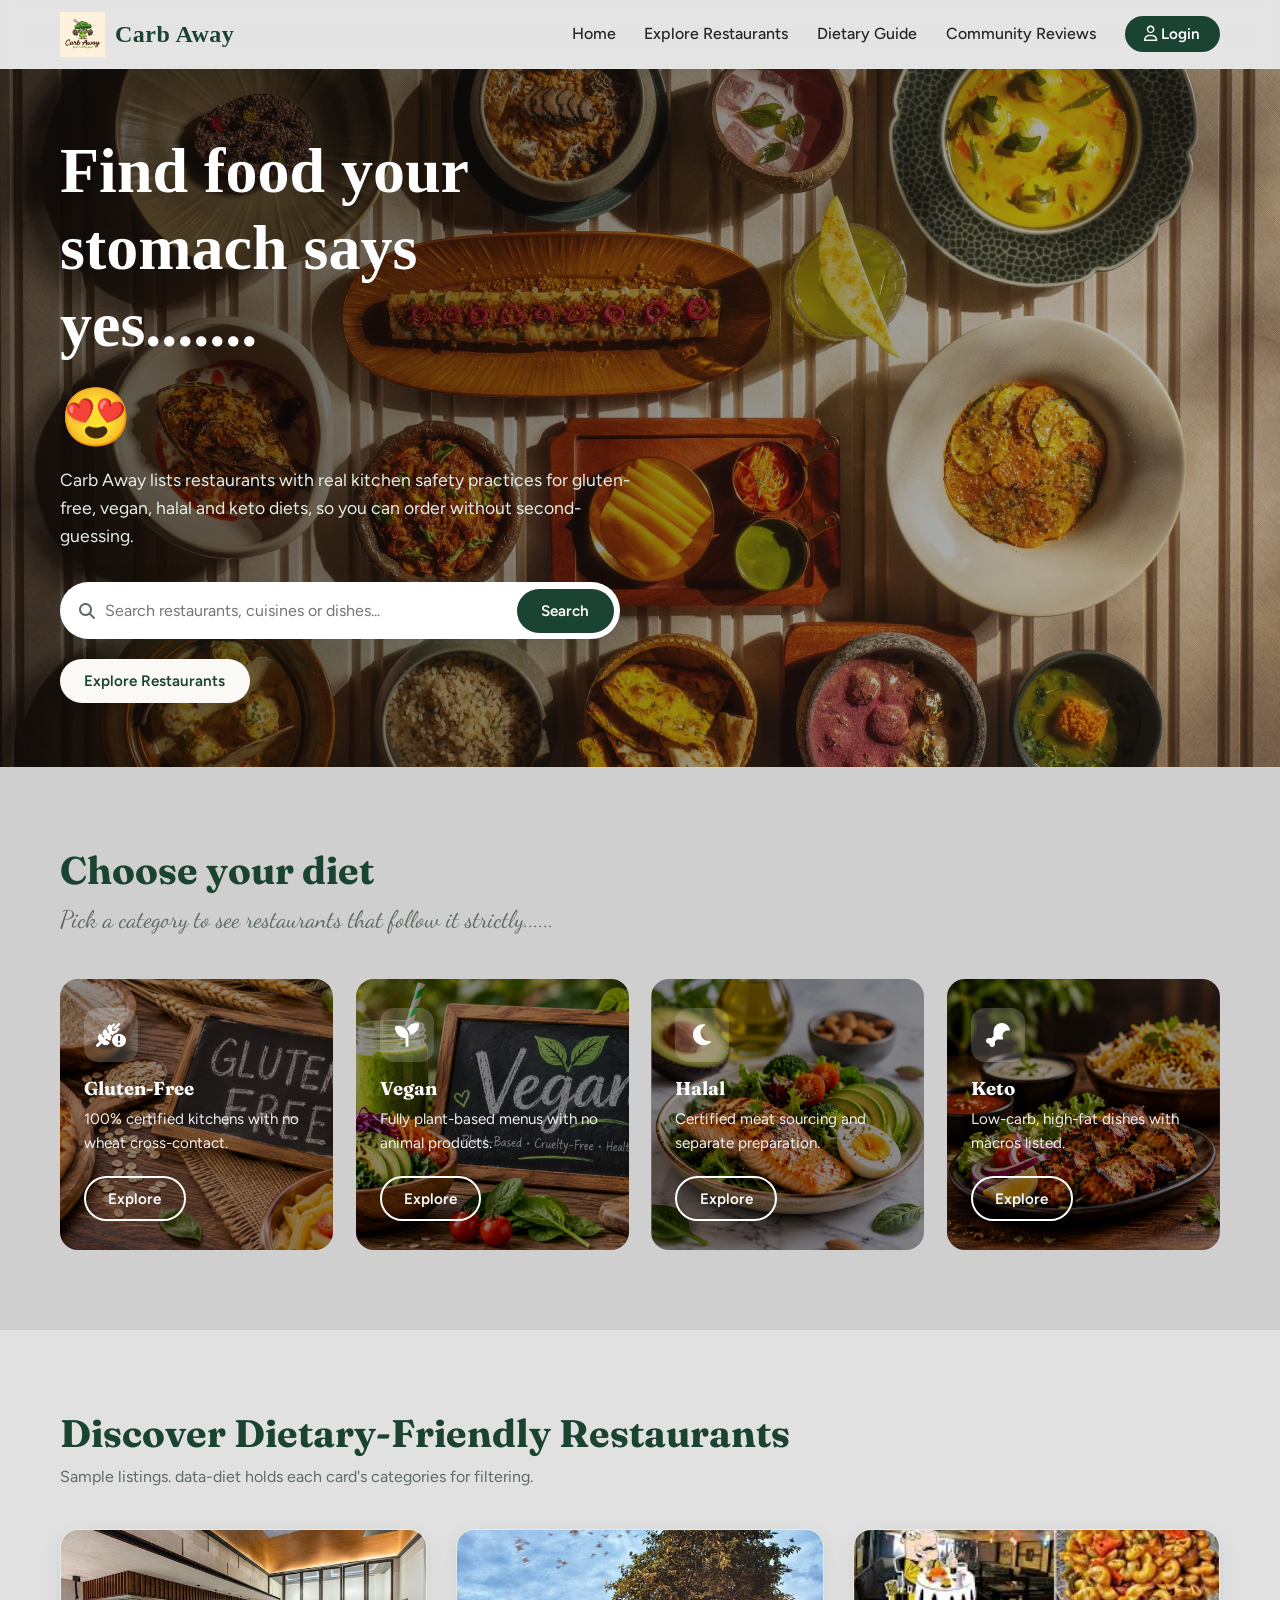
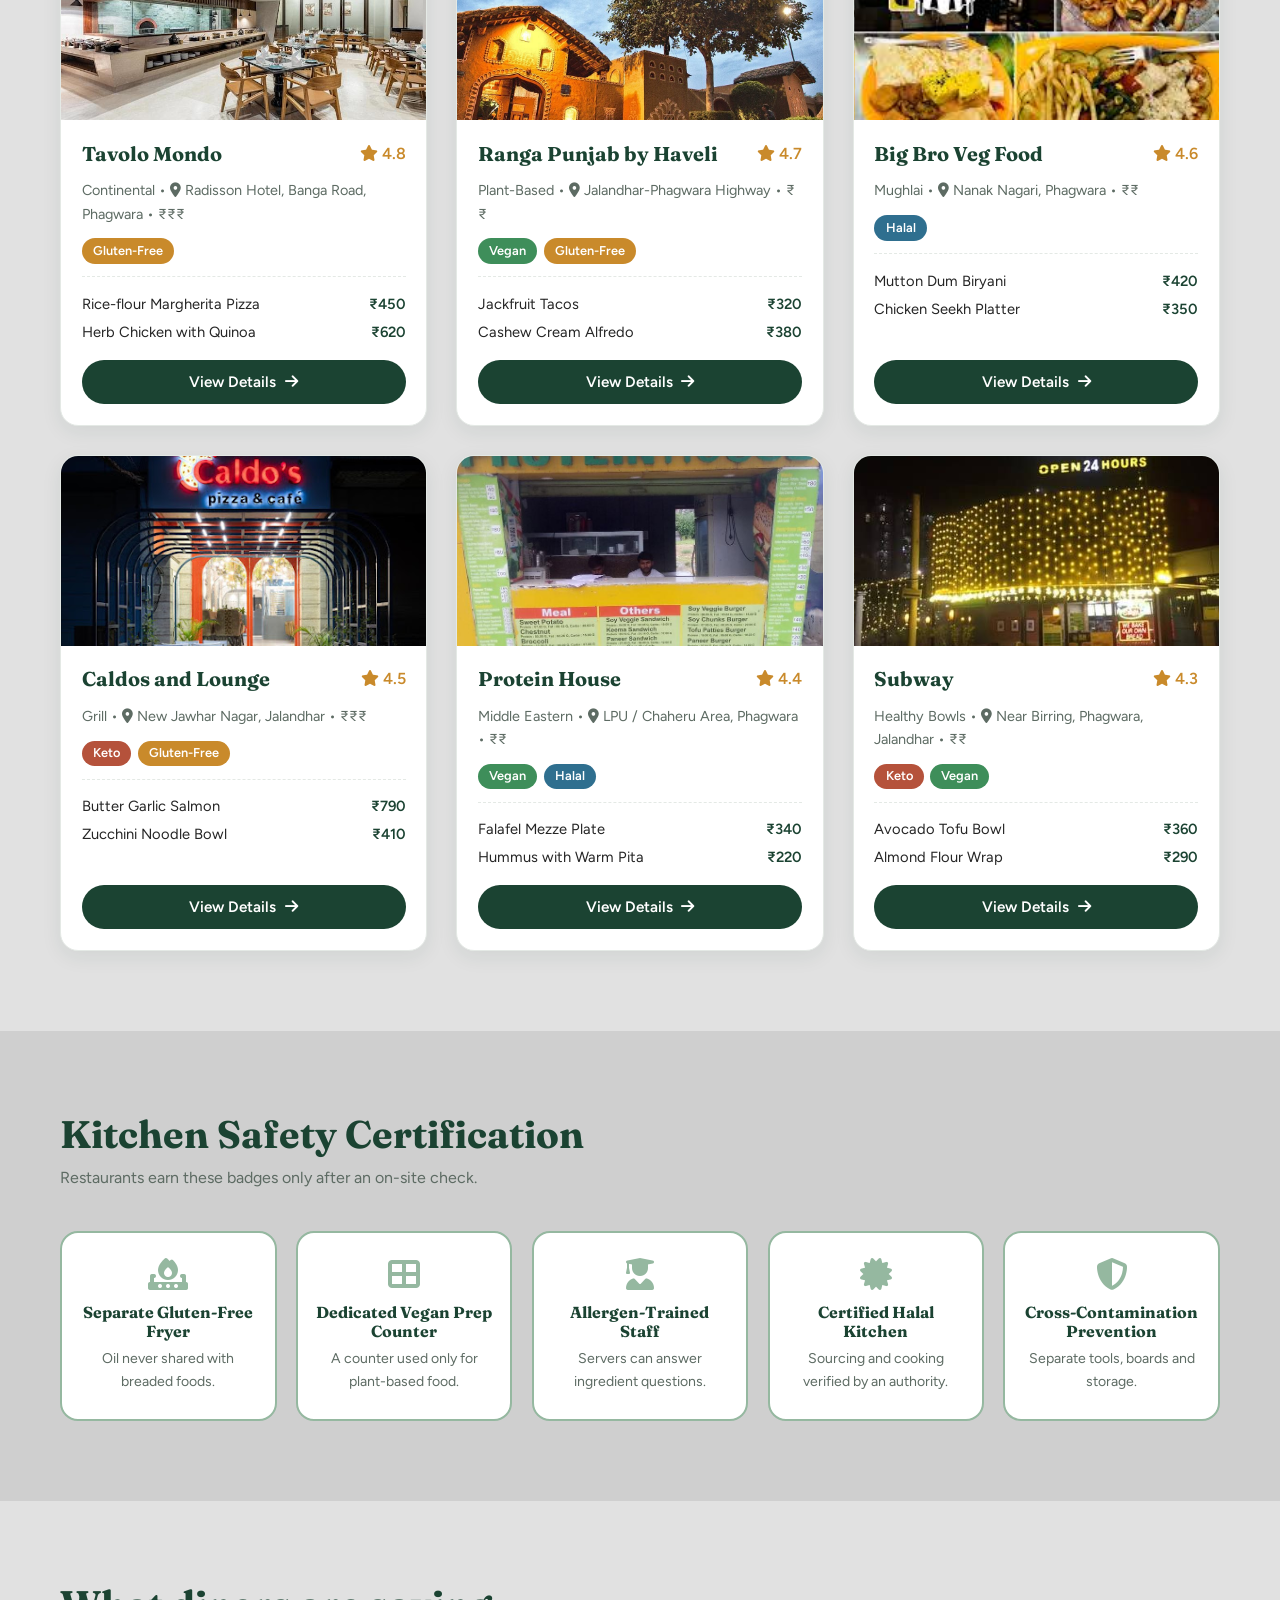
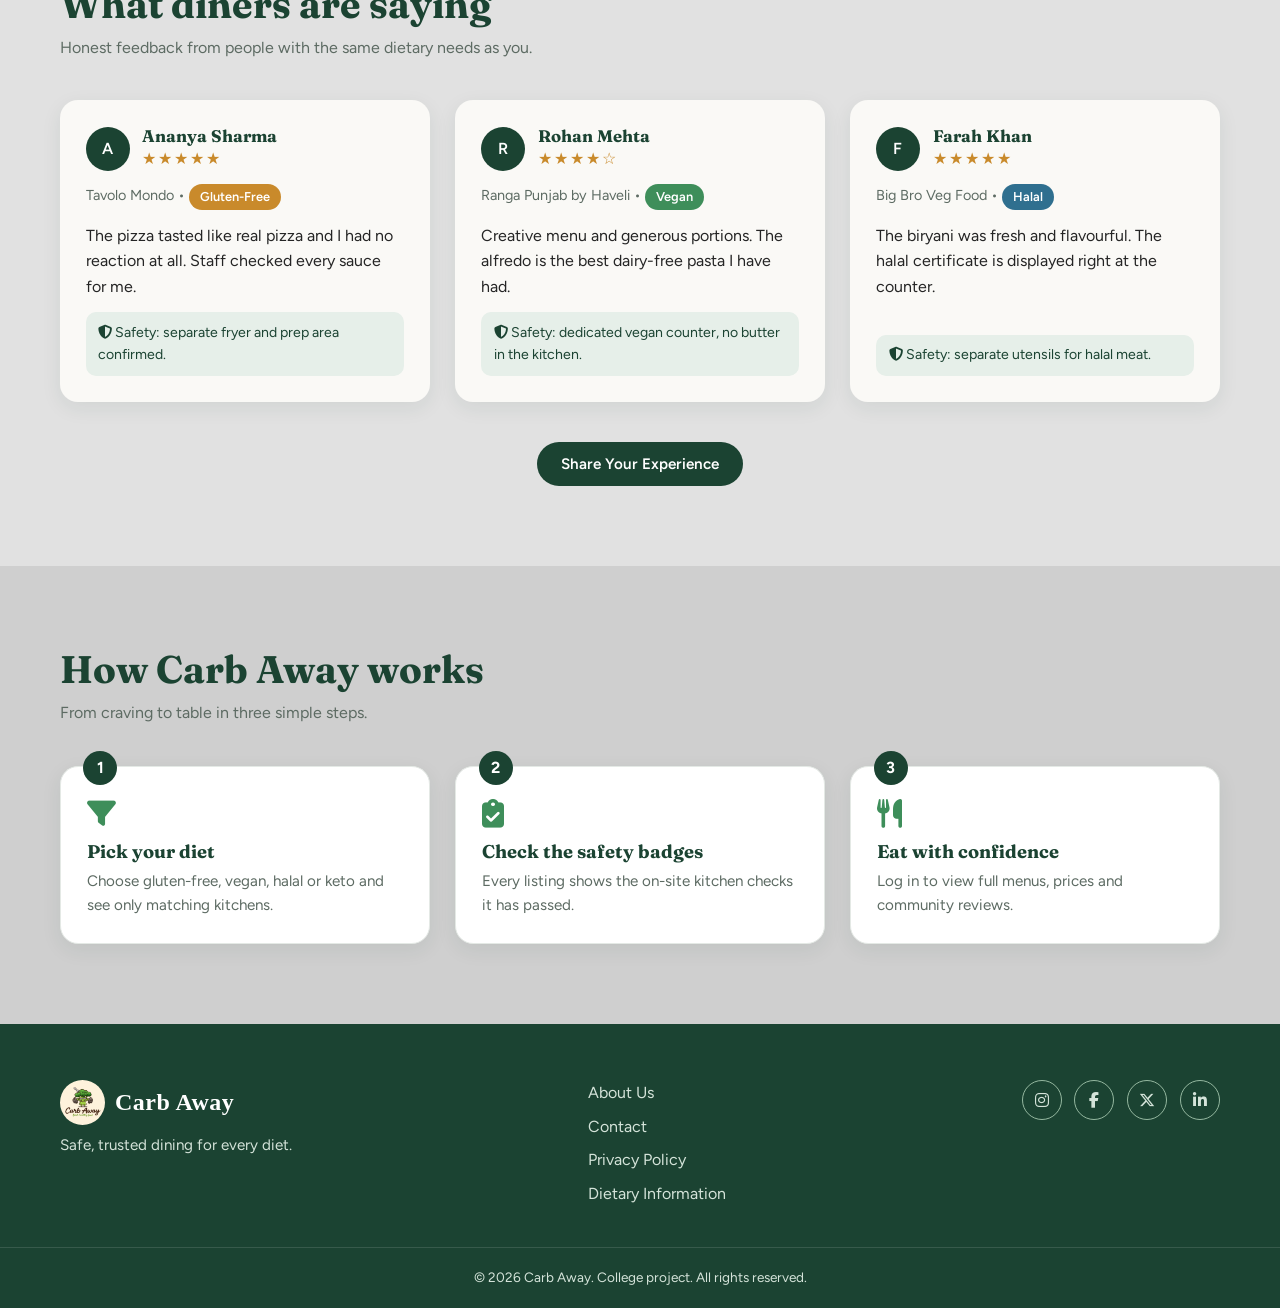
==== DietDine/index.html @ 740d2085 "Add DietDine website Co-authored-by: Copilot <223556219+Copilot@users.noreply.github.com>" ====
<!DOCTYPE html>
<html lang="en">
<head>
  <meta charset="UTF-8">
  <meta name="viewport" content="width=device-width, initial-scale=1.0">
  <title>Carb Away | Restaurants for tagdi Diets</title>

  <!-- Fonts and icons (need internet) -->
  <link rel="preconnect" href="https://fonts.googleapis.com">
  <link href="https://fonts.googleapis.com/css2?family=Dancing+Script:wght@400;500;600;700&family=Fraunces:wght@600;700&family=Figtree:wght@400;500;600&display=swap" rel="stylesheet">
  <link rel="stylesheet" href="https://cdnjs.cloudflare.com/ajax/libs/font-awesome/6.5.1/css/all.min.css">

  <link rel="stylesheet" href="style.css">
</head>
<body>

  <!-- ========== A. NAVIGATION ========== -->
  <header class="navbar" id="navbar">
    <div class="container nav-inner">
      <a href="#home" class="logo"><img src="assets/images/carb-away-logo.jpeg" alt="Carb Away logo"><span>Carb Away</span> </a>

      <!-- Checkbox lets the mobile menu open with CSS only -->
      <input type="checkbox" id="nav-toggle" class="nav-toggle">
      <label for="nav-toggle" class="nav-burger" aria-label="Open menu"><i class="fa-solid fa-bars"></i></label>

      <nav class="nav-links" id="nav-links">
        <a href="#home">Home</a>
        <a href="#restaurants">Explore Restaurants</a>
        <a href="#guide">Dietary Guide</a>
        <a href="#reviews">Community Reviews</a>
        <!-- JS teammate: change text to "Profile / Logout" when logged in -->
        <a href="login.html" class="btn btn-primary btn-small" id="auth-link">
          <i class="fa-regular fa-user"></i> Login
        </a>
      </nav>
    </div>
  </header>

  <main>
    <!-- ========== B. HERO ========== -->
    <section class="hero" id="home">
      <div class="container hero-content">
        <h1 class="hero-heading">
          <span>Find food your stomach says yes.......</span>
          <span class="hero-smile" aria-label="heart eyes emoji">😍</span>
        </h1>
        <p>Carb Away lists restaurants with real kitchen safety practices for gluten-free, vegan, halal and keto diets, so you can order without second-guessing.</p>

        <form class="search-bar" id="search-form" action="#restaurants">
          <i class="fa-solid fa-magnifying-glass"></i>
          <input type="search" id="search-input" placeholder="Search restaurants, cuisines or dishes...">
          <button type="submit" class="btn btn-primary" id="search-btn">Search</button>
        </form>

        <a href="#restaurants" class="btn btn-light">Explore Restaurants</a>
      </div>
    </section>

    <!-- ========== C. DIETARY CATEGORIES ========== -->
    <section class="section" id="guide">
      <div class="container">
        <h2 class="section-title">Choose your diet</h2>
        <p class="section-sub">Pick a category to see restaurants that follow it strictly......</p>

        <div class="category-grid" id="category-grid">
          <article class="category-card cat-gluten" data-category="gluten-free">
            <span class="cat-icon"><i class="fa-solid fa-wheat-awn-circle-exclamation"></i></span>
            <h3>Gluten-Free</h3>
            <p>100% certified kitchens with no wheat cross-contact.</p>
            <button class="btn btn-outline category-btn" data-category="gluten-free">Explore</button>
          </article>
          <article class="category-card cat-vegan" data-category="vegan">
            <span class="cat-icon"><i class="fa-solid fa-seedling"></i></span>
            <h3>Vegan</h3>
            <p>Fully plant-based menus with no animal products.</p>
            <button class="btn btn-outline category-btn" data-category="vegan">Explore</button>
          </article>
          <article class="category-card cat-halal" data-category="halal">
            <span class="cat-icon"><i class="fa-solid fa-moon"></i></span>
            <h3>Halal</h3>
            <p>Certified meat sourcing and separate preparation.</p>
            <button class="btn btn-outline category-btn" data-category="halal">Explore</button>
          </article>
          <article class="category-card cat-keto" data-category="keto">
            <span class="cat-icon"><i class="fa-solid fa-drumstick-bite"></i></span>
            <h3>Keto</h3>
            <p>Low-carb, high-fat dishes with macros listed.</p>
            <button class="btn btn-outline category-btn" data-category="keto">Explore</button>
          </article>
        </div>
      </div>
    </section>

    <!-- ========== D. RESTAURANT LISTING ========== -->
    <section class="section section-alt" id="restaurants">
      <div class="container">
        <h2 class="section-title">Discover Dietary-Friendly Restaurants</h2>
        <p class="section-sub">Sample listings. data-diet holds each card's categories for filtering.</p>

        <div class="restaurant-grid" id="restaurant-grid">

          <article class="restaurant-card" id="rest-1" data-diet="gluten-free" data-name="Tavolo Mondo" data-cuisine="Continental">
            <div class="card-img img-1"></div>
            <div class="card-body">
              <div class="card-top"><h3>Tavolo Mondo</h3><span class="rating"><i class="fa-solid fa-star"></i> 4.8</span></div>
              <p class="meta">Continental &bull; <i class="fa-solid fa-location-dot"></i> Radisson Hotel, Banga Road, Phagwara &bull; ₹₹₹</p>
              <div class="badges"><span class="badge badge-gluten">Gluten-Free</span></div>
              <ul class="dishes">
                <li>Rice-flour Margherita Pizza <span>₹450</span></li>
                <li>Herb Chicken with Quinoa <span>₹620</span></li>
              </ul>
              <a href="#login-popup" class="btn btn-primary view-details-btn" data-id="rest-1">View Details <i class="fa-solid fa-arrow-right"></i></a>
            </div>
          </article>

          <article class="restaurant-card" id="rest-2" data-diet="vegan" data-name="Ranga Punjab by Haveli" data-cuisine="Plant-Based">
            <div class="card-img img-2"></div>
            <div class="card-body">
              <div class="card-top"><h3>Ranga Punjab by Haveli</h3><span class="rating"><i class="fa-solid fa-star"></i> 4.7</span></div>
              <p class="meta">Plant-Based &bull; <i class="fa-solid fa-location-dot"></i> Jalandhar-Phagwara Highway &bull; ₹₹</p>
              <div class="badges"><span class="badge badge-vegan">Vegan</span><span class="badge badge-gluten">Gluten-Free</span></div>
              <ul class="dishes">
                <li>Jackfruit Tacos <span>₹320</span></li>
                <li>Cashew Cream Alfredo <span>₹380</span></li>
              </ul>
              <a href="#login-popup" class="btn btn-primary view-details-btn" data-id="rest-2">View Details <i class="fa-solid fa-arrow-right"></i></a>
            </div>
          </article>

          <article class="restaurant-card" id="rest-3" data-diet="halal" data-name="Big Bro Veg Food" data-cuisine="Mughlai">
            <div class="card-img img-3"></div>
            <div class="card-body">
              <div class="card-top"><h3>Big Bro Veg Food</h3><span class="rating"><i class="fa-solid fa-star"></i> 4.6</span></div>
              <p class="meta">Mughlai &bull; <i class="fa-solid fa-location-dot"></i> Nanak Nagari, Phagwara &bull; ₹₹</p>
              <div class="badges"><span class="badge badge-halal">Halal</span></div>
              <ul class="dishes">
                <li>Mutton Dum Biryani <span>₹420</span></li>
                <li>Chicken Seekh Platter <span>₹350</span></li>
              </ul>
              <a href="#login-popup" class="btn btn-primary view-details-btn" data-id="rest-3">View Details <i class="fa-solid fa-arrow-right"></i></a>
            </div>
          </article>

          <article class="restaurant-card" id="rest-4" data-diet="keto gluten-free" data-name="Caldos and Lounge" data-cuisine="Grill">
            <div class="card-img img-4"></div>
            <div class="card-body">
              <div class="card-top"><h3>Caldos and Lounge</h3><span class="rating"><i class="fa-solid fa-star"></i> 4.5</span></div>
              <p class="meta">Grill &bull; <i class="fa-solid fa-location-dot"></i> New Jawhar Nagar, Jalandhar &bull; ₹₹₹</p>
              <div class="badges"><span class="badge badge-keto">Keto</span><span class="badge badge-gluten">Gluten-Free</span></div>
              <ul class="dishes">
                <li>Butter Garlic Salmon <span>₹790</span></li>
                <li>Zucchini Noodle Bowl <span>₹410</span></li>
              </ul>
              <a href="#login-popup" class="btn btn-primary view-details-btn" data-id="rest-4">View Details <i class="fa-solid fa-arrow-right"></i></a>
            </div>
          </article>

          <article class="restaurant-card" id="rest-5" data-diet="vegan halal" data-name="Protein House" data-cuisine="Middle Eastern">
            <div class="card-img img-5"></div>
            <div class="card-body">
              <div class="card-top"><h3>Protein House</h3><span class="rating"><i class="fa-solid fa-star"></i> 4.4</span></div>
              <p class="meta">Middle Eastern &bull; <i class="fa-solid fa-location-dot"></i> LPU / Chaheru Area, Phagwara &bull; ₹₹</p>
              <div class="badges"><span class="badge badge-vegan">Vegan</span><span class="badge badge-halal">Halal</span></div>
              <ul class="dishes">
                <li>Falafel Mezze Plate <span>₹340</span></li>
                <li>Hummus with Warm Pita <span>₹220</span></li>
              </ul>
              <a href="#login-popup" class="btn btn-primary view-details-btn" data-id="rest-5">View Details <i class="fa-solid fa-arrow-right"></i></a>
            </div>
          </article>

          <article class="restaurant-card" id="rest-6" data-diet="keto vegan" data-name="Subway" data-cuisine="Healthy Bowls">
            <div class="card-img img-6"></div>
            <div class="card-body">
              <div class="card-top"><h3>Subway</h3><span class="rating"><i class="fa-solid fa-star"></i> 4.3</span></div>
              <p class="meta">Healthy Bowls &bull; <i class="fa-solid fa-location-dot"></i> Near Birring, Phagwara, Jalandhar &bull; ₹₹</p>
              <div class="badges"><span class="badge badge-keto">Keto</span><span class="badge badge-vegan">Vegan</span></div>
              <ul class="dishes">
                <li>Avocado Tofu Bowl <span>₹360</span></li>
                <li>Almond Flour Wrap <span>₹290</span></li>
              </ul>
              <a href="#login-popup" class="btn btn-primary view-details-btn" data-id="rest-6">View Details <i class="fa-solid fa-arrow-right"></i></a>
            </div>
          </article>

        </div>
      </div>
    </section>

    <!-- ========== E. KITCHEN SAFETY ========== -->
    <section class="section" id="safety">
      <div class="container">
        <h2 class="section-title">Kitchen Safety Certification</h2>
        <p class="section-sub">Restaurants earn these badges only after an on-site check.</p>

        <div class="safety-grid">
          <div class="safety-badge"><i class="fa-solid fa-fire-burner"></i><h3>Separate Gluten-Free Fryer</h3><p>Oil never shared with breaded foods.</p></div>
          <div class="safety-badge"><i class="fa-solid fa-table-cells-large"></i><h3>Dedicated Vegan Prep Counter</h3><p>A counter used only for plant-based food.</p></div>
          <div class="safety-badge"><i class="fa-solid fa-user-graduate"></i><h3>Allergen-Trained Staff</h3><p>Servers can answer ingredient questions.</p></div>
          <div class="safety-badge"><i class="fa-solid fa-certificate"></i><h3>Certified Halal Kitchen</h3><p>Sourcing and cooking verified by an authority.</p></div>
          <div class="safety-badge"><i class="fa-solid fa-shield-halved"></i><h3>Cross-Contamination Prevention</h3><p>Separate tools, boards and storage.</p></div>
        </div>
      </div>
    </section>

    <!-- ========== F. COMMUNITY REVIEWS ========== -->
    <section class="section section-alt" id="reviews">
      <div class="container">
        <h2 class="section-title">What diners are saying</h2>
        <p class="section-sub">Honest feedback from people with the same dietary needs as you.</p>

        <div class="review-grid" id="review-grid">
          <article class="review-card">
            <div class="review-head"><span class="avatar">A</span><div><h3>Ananya Sharma</h3><span class="stars" aria-label="5 out of 5">★★★★★</span></div></div>
            <p class="review-meta">Tavolo Mondo &bull; <span class="badge badge-gluten">Gluten-Free</span></p>
            <p>The pizza tasted like real pizza and I had no reaction at all. Staff checked every sauce for me.</p>
            <p class="safety-note"><i class="fa-solid fa-shield-halved"></i> Safety: separate fryer and prep area confirmed.</p>
          </article>
          <article class="review-card">
            <div class="review-head"><span class="avatar">R</span><div><h3>Rohan Mehta</h3><span class="stars" aria-label="4 out of 5">★★★★☆</span></div></div>
            <p class="review-meta">Ranga Punjab by Haveli &bull; <span class="badge badge-vegan">Vegan</span></p>
            <p>Creative menu and generous portions. The alfredo is the best dairy-free pasta I have had.</p>
            <p class="safety-note"><i class="fa-solid fa-shield-halved"></i> Safety: dedicated vegan counter, no butter in the kitchen.</p>
          </article>
          <article class="review-card">
            <div class="review-head"><span class="avatar">F</span><div><h3>Farah Khan</h3><span class="stars" aria-label="5 out of 5">★★★★★</span></div></div>
            <p class="review-meta">Big Bro Veg Food &bull; <span class="badge badge-halal">Halal</span></p>
            <p>The biryani was fresh and flavourful. The halal certificate is displayed right at the counter.</p>
            <p class="safety-note"><i class="fa-solid fa-shield-halved"></i> Safety: separate utensils for halal meat.</p>
          </article>
        </div>

        <div class="center">
          <!-- Opens #review-popup with CSS. JS teammate: save the submitted review and add it to the grid above -->
          <a href="#review-popup" class="btn btn-primary" id="share-review-btn">Share Your Experience</a>
        </div>
      </div>
    </section>

    <!-- ========== H. HOW IT WORKS ========== -->
    <section class="section" id="how">
      <div class="container">
        <h2 class="section-title">How Carb Away works</h2>
        <p class="section-sub">From craving to table in three simple steps.</p>
        <div class="steps-grid">
          <div class="step"><span class="step-num">1</span><i class="fa-solid fa-filter"></i><h3>Pick your diet</h3><p>Choose gluten-free, vegan, halal or keto and see only matching kitchens.</p></div>
          <div class="step"><span class="step-num">2</span><i class="fa-solid fa-clipboard-check"></i><h3>Check the safety badges</h3><p>Every listing shows the on-site kitchen checks it has passed.</p></div>
          <div class="step"><span class="step-num">3</span><i class="fa-solid fa-utensils"></i><h3>Eat with confidence</h3><p>Log in to view full menus, prices and community reviews.</p></div>
        </div>
      </div>
    </section>
  </main>

  <!-- ========== G. FOOTER ========== -->
  <footer class="footer">
    <div class="container footer-inner">
      <div>
        <a href="#home" class="logo logo-light"><img src="assets/images/carb-away-logo.jpeg" alt="Carb Away logo"><span>Carb Away</span></a>
        <p class="footer-text">Safe, trusted dining for every diet.</p>
      </div>
      <nav class="footer-links">
        <a href="#">About Us</a>
        <a href="#">Contact</a>
        <a href="#">Privacy Policy</a>
        <a href="#guide">Dietary Information</a>
      </nav>
      <div class="socials">
        <a href="#" aria-label="Instagram"><i class="fa-brands fa-instagram"></i></a>
        <a href="#" aria-label="Facebook"><i class="fa-brands fa-facebook-f"></i></a>
        <a href="#" aria-label="X"><i class="fa-brands fa-x-twitter"></i></a>
        <a href="#" aria-label="LinkedIn"><i class="fa-brands fa-linkedin-in"></i></a>
      </div>
    </div>
    <p class="copyright">&copy; 2026 Carb Away. College project. All rights reserved.</p>
  </footer>

  <!-- ========== I. LOGIN / SIGN-UP POPUP ==========
       Opens with pure CSS when the URL is #login-popup (View Details links point there).
       JS teammate: you can also open it by adding the class "open" to #login-popup,
       and hook the two forms for real login / sign-up. -->
  <div class="modal" id="login-popup" role="dialog" aria-modal="true" aria-labelledby="popup-title">
    <a href="#restaurants" class="modal-backdrop" aria-label="Close popup"></a>

    <div class="modal-box">
      <div class="modal-visual">
        <span class="eyebrow">Carb Away</span>
        <h2>Good food, better choices.</h2>
        <ul class="perks">
          <li><i class="fa-solid fa-circle-check"></i> Full menus and prices</li>
          <li><i class="fa-solid fa-circle-check"></i> Kitchen safety certificates</li>
          <li><i class="fa-solid fa-circle-check"></i> Reviews from the community</li>
        </ul>
      </div>

      <div class="modal-panel">
        <a href="#restaurants" class="modal-close" aria-label="Close"><i class="fa-solid fa-xmark"></i></a>

        <input type="radio" name="auth-tab" id="tab-login" class="tab-radio" checked>
        <input type="radio" name="auth-tab" id="tab-signup" class="tab-radio">

        <h3 id="popup-title">Please log in to view details</h3>
        <p class="modal-sub">It only takes a moment.</p>

        <div class="tab-labels">
          <label for="tab-login">Login</label>
          <label for="tab-signup">Sign up</label>
        </div>

        <form class="modal-form form-login" action="#">
          <div class="form-field">
            <label for="popup-email">Email address</label>
            <input id="popup-email" type="email" placeholder="you@example.com" required>
          </div>
          <div class="form-field">
            <label for="popup-password">Password</label>
            <input id="popup-password" type="password" placeholder="Enter your password" required>
          </div>
          <div class="form-row">
            <label class="remember"><input type="checkbox"> Remember me</label>
            <a class="link" href="#">Forgot password?</a>
          </div>
          <button type="submit" class="btn btn-primary">Login</button>
        </form>

        <form class="modal-form form-signup" action="#">
          <div class="form-field">
            <label for="signup-name">Full name</label>
            <input id="signup-name" type="text" placeholder="Your name" required>
          </div>
          <div class="form-field">
            <label for="signup-email">Email address</label>
            <input id="signup-email" type="email" placeholder="you@example.com" required>
          </div>
          <div class="form-field">
            <label for="signup-password">Create password</label>
            <input id="signup-password" type="password" placeholder="At least 8 characters" minlength="8" required>
          </div>
          <div class="form-field">
            <label for="signup-diet">Your diet</label>
            <select id="signup-diet">
              <option>Gluten-Free</option><option>Vegan</option><option>Halal</option><option>Keto</option><option>No preference</option>
            </select>
          </div>
          <button type="submit" class="btn btn-primary">Create account</button>
        </form>

        <div class="divider"><span>or continue with</span></div>
        <button type="button" class="btn social-btn">Continue with Google</button>
      </div>
    </div>
  </div>

  <!-- ========== J. RESTAURANT DETAILS POPUPS ==========
       One per restaurant, hidden by default. They open with pure CSS at #details-rest-1 ... #details-rest-6.
       JS teammate: after a logged-in click on View Details, add the class "open" to
       the popup whose id is "details-" + the button's data-id. -->
  <div class="modal" id="details-rest-1" role="dialog" aria-modal="true" aria-labelledby="details-title-1">
    <a href="#restaurants" class="modal-backdrop" aria-label="Close details"></a>
    <div class="modal-box modal-single">
      <a href="#restaurants" class="modal-close" aria-label="Close"><i class="fa-solid fa-xmark"></i></a>
      <div class="details-hero img-1"></div>
      <div class="details-body">
        <div class="card-top"><h3 id="details-title-1">Tavolo Mondo</h3><span class="rating"><i class="fa-solid fa-star"></i> 4.8</span></div>
        <p class="meta">Continental &bull; ₹₹₹ &bull; <i class="fa-solid fa-location-dot"></i> Radisson Hotel, Banga Road, Phagwara</p>
        <div class="badges"><span class="badge badge-gluten">Gluten-Free</span></div>
        <h4>Menu highlights</h4>
        <ul class="dishes">
          <li>Rice-flour Margherita Pizza <span>₹450</span></li>
                <li>Herb Chicken with Quinoa <span>₹620</span></li>
        </ul>
        <h4>Kitchen safety</h4>
        <ul class="safety-list"><li><i class="fa-solid fa-circle-check"></i> Separate gluten-free fryer, oil never shared with breaded foods</li></ul>
        <div class="details-actions">
          <a class="btn btn-primary" href="https://www.google.com/maps/search/?api=1&amp;query=Tavolo+Mondo+Radisson+Hotel%2C+Banga+Road%2C+Phagwara" target="_blank" rel="noopener">Get directions</a>
          <a class="btn btn-outline" href="#review-popup">Write a review</a>
        </div>
      </div>
    </div>
  </div>
  <div class="modal" id="details-rest-2" role="dialog" aria-modal="true" aria-labelledby="details-title-2">
    <a href="#restaurants" class="modal-backdrop" aria-label="Close details"></a>
    <div class="modal-box modal-single">
      <a href="#restaurants" class="modal-close" aria-label="Close"><i class="fa-solid fa-xmark"></i></a>
      <div class="details-hero img-2"></div>
      <div class="details-body">
        <div class="card-top"><h3 id="details-title-2">Ranga Punjab by Haveli</h3><span class="rating"><i class="fa-solid fa-star"></i> 4.7</span></div>
        <p class="meta">Plant-Based &bull; ₹₹ &bull; <i class="fa-solid fa-location-dot"></i> Jalandhar-Phagwara Highway</p>
        <div class="badges"><span class="badge badge-vegan">Vegan</span><span class="badge badge-gluten">Gluten-Free</span></div>
        <h4>Menu highlights</h4>
        <ul class="dishes">
          <li>Jackfruit Tacos <span>₹320</span></li>
                <li>Cashew Cream Alfredo <span>₹380</span></li>
        </ul>
        <h4>Kitchen safety</h4>
        <ul class="safety-list"><li><i class="fa-solid fa-circle-check"></i> Dedicated vegan prep counter, used only for plant-based food</li></ul>
        <div class="details-actions">
          <a class="btn btn-primary" href="https://www.google.com/maps/search/?api=1&amp;query=Ranga+Punjab+by+Haveli+Jalandhar-Phagwara+Highway" target="_blank" rel="noopener">Get directions</a>
          <a class="btn btn-outline" href="#review-popup">Write a review</a>
        </div>
      </div>
    </div>
  </div>
  <div class="modal" id="details-rest-3" role="dialog" aria-modal="true" aria-labelledby="details-title-3">
    <a href="#restaurants" class="modal-backdrop" aria-label="Close details"></a>
    <div class="modal-box modal-single">
      <a href="#restaurants" class="modal-close" aria-label="Close"><i class="fa-solid fa-xmark"></i></a>
      <div class="details-hero img-3"></div>
      <div class="details-body">
        <div class="card-top"><h3 id="details-title-3">Big Bro Veg Food</h3><span class="rating"><i class="fa-solid fa-star"></i> 4.6</span></div>
        <p class="meta">Mughlai &bull; ₹₹ &bull; <i class="fa-solid fa-location-dot"></i> Nanak Nagari, Phagwara</p>
        <div class="badges"><span class="badge badge-halal">Halal</span></div>
        <h4>Menu highlights</h4>
        <ul class="dishes">
          <li>Mutton Dum Biryani <span>₹420</span></li>
                <li>Chicken Seekh Platter <span>₹350</span></li>
        </ul>
        <h4>Kitchen safety</h4>
        <ul class="safety-list"><li><i class="fa-solid fa-circle-check"></i> Certified halal kitchen, sourcing and cooking verified</li></ul>
        <div class="details-actions">
          <a class="btn btn-primary" href="https://www.google.com/maps/search/?api=1&amp;query=Big+Bro+Veg+Food+Nanak+Nagari%2C+Phagwara" target="_blank" rel="noopener">Get directions</a>
          <a class="btn btn-outline" href="#review-popup">Write a review</a>
        </div>
      </div>
    </div>
  </div>
  <div class="modal" id="details-rest-4" role="dialog" aria-modal="true" aria-labelledby="details-title-4">
    <a href="#restaurants" class="modal-backdrop" aria-label="Close details"></a>
    <div class="modal-box modal-single">
      <a href="#restaurants" class="modal-close" aria-label="Close"><i class="fa-solid fa-xmark"></i></a>
      <div class="details-hero img-4"></div>
      <div class="details-body">
        <div class="card-top"><h3 id="details-title-4">Caldos and Lounge</h3><span class="rating"><i class="fa-solid fa-star"></i> 4.5</span></div>
        <p class="meta">Grill &bull; ₹₹₹ &bull; <i class="fa-solid fa-location-dot"></i> New Jawhar Nagar, Jalandhar</p>
        <div class="badges"><span class="badge badge-keto">Keto</span><span class="badge badge-gluten">Gluten-Free</span></div>
        <h4>Menu highlights</h4>
        <ul class="dishes">
          <li>Butter Garlic Salmon <span>₹790</span></li>
                <li>Zucchini Noodle Bowl <span>₹410</span></li>
        </ul>
        <h4>Kitchen safety</h4>
        <ul class="safety-list"><li><i class="fa-solid fa-circle-check"></i> Low-carb, high-fat dishes with macros listed</li><li><i class="fa-solid fa-circle-check"></i> Separate gluten-free fryer, oil never shared with breaded foods</li></ul>
        <div class="details-actions">
          <a class="btn btn-primary" href="https://www.google.com/maps/search/?api=1&amp;query=Caldos+and+Lounge+New+Jawhar+Nagar%2C+Jalandhar" target="_blank" rel="noopener">Get directions</a>
          <a class="btn btn-outline" href="#review-popup">Write a review</a>
        </div>
      </div>
    </div>
  </div>
  <div class="modal" id="details-rest-5" role="dialog" aria-modal="true" aria-labelledby="details-title-5">
    <a href="#restaurants" class="modal-backdrop" aria-label="Close details"></a>
    <div class="modal-box modal-single">
      <a href="#restaurants" class="modal-close" aria-label="Close"><i class="fa-solid fa-xmark"></i></a>
      <div class="details-hero img-5"></div>
      <div class="details-body">
        <div class="card-top"><h3 id="details-title-5">Protein House</h3><span class="rating"><i class="fa-solid fa-star"></i> 4.4</span></div>
        <p class="meta">Middle Eastern &bull; ₹₹ &bull; <i class="fa-solid fa-location-dot"></i> LPU / Chaheru Area, Phagwara</p>
        <div class="badges"><span class="badge badge-vegan">Vegan</span><span class="badge badge-halal">Halal</span></div>
        <h4>Menu highlights</h4>
        <ul class="dishes">
          <li>Falafel Mezze Plate <span>₹340</span></li>
                <li>Hummus with Warm Pita <span>₹220</span></li>
        </ul>
        <h4>Kitchen safety</h4>
        <ul class="safety-list"><li><i class="fa-solid fa-circle-check"></i> Dedicated vegan prep counter, used only for plant-based food</li><li><i class="fa-solid fa-circle-check"></i> Certified halal kitchen, sourcing and cooking verified</li></ul>
        <div class="details-actions">
          <a class="btn btn-primary" href="https://www.google.com/maps/search/?api=1&amp;query=Protein+House+LPU+%2F+Chaheru+Area%2C+Phagwara" target="_blank" rel="noopener">Get directions</a>
          <a class="btn btn-outline" href="#review-popup">Write a review</a>
        </div>
      </div>
    </div>
  </div>
  <div class="modal" id="details-rest-6" role="dialog" aria-modal="true" aria-labelledby="details-title-6">
    <a href="#restaurants" class="modal-backdrop" aria-label="Close details"></a>
    <div class="modal-box modal-single">
      <a href="#restaurants" class="modal-close" aria-label="Close"><i class="fa-solid fa-xmark"></i></a>
      <div class="details-hero img-6"></div>
      <div class="details-body">
        <div class="card-top"><h3 id="details-title-6">Subway</h3><span class="rating"><i class="fa-solid fa-star"></i> 4.3</span></div>
        <p class="meta">Healthy Bowls &bull; ₹₹ &bull; <i class="fa-solid fa-location-dot"></i> Near Birring, Phagwara, Jalandhar</p>
        <div class="badges"><span class="badge badge-keto">Keto</span><span class="badge badge-vegan">Vegan</span></div>
        <h4>Menu highlights</h4>
        <ul class="dishes">
          <li>Avocado Tofu Bowl <span>₹360</span></li>
                <li>Almond Flour Wrap <span>₹290</span></li>
        </ul>
        <h4>Kitchen safety</h4>
        <ul class="safety-list"><li><i class="fa-solid fa-circle-check"></i> Low-carb, high-fat dishes with macros listed</li><li><i class="fa-solid fa-circle-check"></i> Dedicated vegan prep counter, used only for plant-based food</li></ul>
        <div class="details-actions">
          <a class="btn btn-primary" href="https://www.google.com/maps/search/?api=1&amp;query=Subway+Near+Birring%2C+Phagwara%2C+Jalandhar" target="_blank" rel="noopener">Get directions</a>
          <a class="btn btn-outline" href="#review-popup">Write a review</a>
        </div>
      </div>
    </div>
  </div>

  <!-- ========== K. REVIEW FORM POPUP ========== -->
  <div class="modal" id="review-popup" role="dialog" aria-modal="true" aria-labelledby="review-title">
    <a href="#reviews" class="modal-backdrop" aria-label="Close review form"></a>
    <div class="modal-box modal-single modal-review">
      <a href="#reviews" class="modal-close" aria-label="Close"><i class="fa-solid fa-xmark"></i></a>
      <div class="modal-panel">
        <h3 id="review-title">Share your experience</h3>
        <p class="modal-sub">Your review helps others with the same diet eat safely.</p>
        <form class="modal-form" action="#">
          <div class="form-field">
            <label for="review-restaurant">Restaurant</label>
            <select id="review-restaurant" required><option value="">Choose a restaurant</option><option>Tavolo Mondo</option><option>Ranga Punjab by Haveli</option><option>Big Bro Veg Food</option><option>Caldos and Lounge</option><option>Protein House</option><option>Subway</option></select>
          </div>
          <fieldset class="star-rating">
            <legend>Your rating</legend>
            <input type="radio" name="rating" id="star5" value="5"><label for="star5" title="5 stars">&#9733;</label>
            <input type="radio" name="rating" id="star4" value="4"><label for="star4" title="4 stars">&#9733;</label>
            <input type="radio" name="rating" id="star3" value="3"><label for="star3" title="3 stars">&#9733;</label>
            <input type="radio" name="rating" id="star2" value="2"><label for="star2" title="2 stars">&#9733;</label>
            <input type="radio" name="rating" id="star1" value="1"><label for="star1" title="1 star">&#9733;</label>
          </fieldset>
          <div class="form-field">
            <label for="review-text">Your review</label>
            <textarea id="review-text" rows="4" placeholder="How was the food and the service?" required></textarea>
          </div>
          <div class="form-field">
            <label for="review-safety">Kitchen safety note (optional)</label>
            <textarea id="review-safety" rows="2" placeholder="Example: separate utensils were used for my order"></textarea>
          </div>
          <button type="submit" class="btn btn-primary">Submit review</button>
        </form>
      </div>
    </div>
  </div>

</body>
</html>
---- DietDine/style.css ----
/* =========================================================
   DietDine - style.css
   1. Variables  2. Base  3. Buttons  4. Navbar  5. Hero
   6. Categories  7. Restaurants  8. Safety  9. Reviews
   10. Footer  11. Responsive
   ========================================================= */

/* ---------- 1. VARIABLES ---------- */
:root {
  --forest: #1B4332;
  --sage: #95B8A0;
  --cream: #FAF9F6;
  --white: #FFFFFF;
  --text: #252525;
  --muted: #5d6b63;
  --line: #e4e9e5;
  --radius: 18px;
  --shadow: 0 6px 20px rgba(27, 67, 50, .08);
  --shadow-hover: 0 14px 32px rgba(27, 67, 50, .16);
  /* category colours */
  --c-gluten: #C98A2B;
  --c-vegan: #3E8E5A;
  --c-halal: #2F6F8F;
  --c-keto: #B5523B;
}

/* ---------- 2. BASE ---------- */
* { margin: 0; padding: 0; box-sizing: border-box; }
html { scroll-behavior: smooth; scroll-padding-top: 76px; }
body { font-family: 'Figtree', sans-serif; color: var(--text); background: #cfcfcf; line-height: 1.6; }
h1, h2, h3 { font-family: 'Fraunces', serif; line-height: 1.2; color: var(--forest); }
a { color: inherit; text-decoration: none; }
ul { list-style: none; }
.container { width: min(1160px, 92%); margin: 0 auto; }
.center { text-align: center; margin-top: 2.5rem; }

.section { padding: 5rem 0; }
.section-alt { background: #e1e1e1; }
.section-title { font-size: clamp(1.7rem, 3vw, 2.4rem); margin-bottom: .5rem; }
.section-sub { color: var(--muted); margin-bottom: 2.5rem; max-width: 60ch; }
#guide .section-sub { font-family: 'Dancing Script', cursive; font-size: 1.5rem; }

:focus-visible { outline: 3px solid var(--sage); outline-offset: 2px; }

/* ---------- 3. BUTTONS ---------- */
.btn { display: inline-block; padding: .7rem 1.4rem; border-radius: 999px; border: 2px solid transparent;
  font: 600 .95rem 'Figtree', sans-serif; cursor: pointer; transition: .25s; }
.btn-primary { background: var(--forest); color: var(--white); }
.btn-primary:hover { background: #12301f; transform: translateY(-2px); }
.btn-light { background: var(--cream); color: var(--forest); }
.btn-light:hover { background: var(--sage); transform: translateY(-2px); }
.btn-outline { border-color: currentColor; background: transparent; color: inherit; }
.btn-small { padding: .45rem 1.1rem; }

/* ---------- 4. NAVBAR ---------- */
.navbar { position: sticky; top: 0; z-index: 100; background: rgba(230, 230, 230, .94);
  backdrop-filter: blur(8px); border-bottom: 1px solid var(--line); }
.nav-inner { display: flex; align-items: center; justify-content: space-between; height: 68px; }
.logo { display: flex; align-items: center; gap: 10px; font: 700 1.5rem 'Chalkduster', 'Chalkboard SE', 'Segoe Print', cursive; color: var(--forest); text-decoration: none; white-space: nowrap; }
.logo img { width: 45px; height: 45px; object-fit:contain; }
.logo span { color: var(--forest); letter-spacing: 0.02em; }
.nav-links { display: flex; align-items: center; gap: 1.8rem; font-weight: 500; }
.nav-links a:not(.btn):hover { color: var(--c-vegan); }
.nav-toggle, .nav-burger { display: none; }

/* ---------- 5. HERO ---------- */
.hero { min-height: 560px; display: flex; align-items: center; color: var(--white);
  background: linear-gradient(110deg, rgba(0,0,0,.6) 20%, rgba(0,0,0,.2)),
              url('assets/images/background%20of%20crbaway.webp') center / cover, var(--forest); }
.hero-content { padding: 4rem 0; }
.hero h1 { color: var(--white); font-size: clamp(2.3rem, 5.5vw, 4rem); max-width: 16ch; margin-bottom: 1rem; font-family: 'Chalkduster', 'Chalkboard SE', 'Segoe Print', cursive; }
.hero-heading { display: flex; align-items: center; gap: 0.45em; flex-wrap: wrap; }
.hero-heading span { display: inline-block; }
.hero-smile { display: inline-block; font-size: 0.9em; line-height: 1; transform: translateY(-0.05em); background: transparent; border-radius: 0; box-shadow: none; }
.hero p { max-width: 52ch; font-size: 1.1rem; margin-bottom: 2rem; color: #e3ede6; }
.search-bar { display: flex; align-items: center; gap: .6rem; background: var(--white); border-radius: 999px;
  padding: .4rem .4rem .4rem 1.2rem; max-width: 560px; margin-bottom: 1.2rem; box-shadow: var(--shadow-hover); }
.search-bar i { color: var(--muted); }
.search-bar input { flex: 1; border: none; outline: none; font: 1rem 'Figtree', sans-serif; min-width: 0; background: transparent; }

/* ---------- 6. CATEGORIES ---------- */
.category-grid { display: grid; grid-template-columns: repeat(4, 1fr); gap: 1.4rem; }
.category-card { --accent: var(--forest); background: var(--accent); color: var(--white);
  padding: 1.8rem 1.5rem; border-radius: var(--radius); transition: .3s; }
.category-card:hover { transform: translateY(-6px); box-shadow: var(--shadow-hover); }
.category-card h3 { color: var(--white); margin: 1rem 0 .4rem; }
.category-card p { font-size: .95rem; margin-bottom: 1.3rem; opacity: .92; }
.category-card .btn-outline:hover { background: var(--white); color: var(--accent); }
.cat-icon { display: grid; place-items: center; width: 54px; height: 54px; border-radius: 14px;
  background: rgba(255,255,255,.18); font-size: 1.5rem; }
.cat-gluten { --accent: var(--c-gluten); background: linear-gradient(rgba(0,0,0,.45), rgba(0,0,0,.45)), url('assets/images/glutenfree.jpeg') center / cover; }
.cat-vegan  { --accent: var(--c-vegan); background: linear-gradient(rgba(0,0,0,.45), rgba(0,0,0,.45)), url('assets/images/Vegan.jpeg') center / cover; }
.cat-halal  { --accent: var(--c-halal); background: linear-gradient(rgba(0,0,0,.45), rgba(0,0,0,.45)), url('assets/images/Halal.jpeg') center / cover; }
.cat-keto   { --accent: var(--c-keto); background: linear-gradient(rgba(0,0,0,.45), rgba(0,0,0,.45)), url('assets/images/keto.jpeg') center / cover; }

/* ---------- 7. RESTAURANTS ---------- */
.restaurant-grid { display: grid; grid-template-columns: repeat(3, 1fr); gap: 1.8rem; }
.restaurant-card { background: var(--white); border: 1px solid var(--line); border-radius: var(--radius);
  overflow: hidden; box-shadow: var(--shadow); transition: .3s; display: flex; flex-direction: column; }
.restaurant-card:hover { transform: translateY(-6px); box-shadow: var(--shadow-hover); }
.card-img { height: 190px; background-size: cover; background-position: center; transition: transform .4s; }
.restaurant-card:hover .card-img { transform: scale(1.04); }
.restaurant-card { overflow: hidden; }
/* Put photos in assets/images/ named rest-1.jpg ... rest-6.jpg. Gradients are fallbacks. */
.img-1 { background-image: url('assets/images/TavoloMondo.jpeg'), linear-gradient(135deg, #e0b25a, #C98A2B); }
.img-2 { background-image: url('assets/images/RangaPunjabby%20haveli.jpeg'), linear-gradient(135deg, #7fc096, #3E8E5A); }
.img-3 { background-image: url('assets/images/Bigbrovegfood.jpeg'), linear-gradient(135deg, #6aa5c0, #2F6F8F); }
.img-4 { background-image: url('assets/images/Caldoscafeandlodge.jpeg'), linear-gradient(135deg, #d98a74, #B5523B); }
.img-5 { background-image: url('assets/images/ProtienHouse.jpeg'), linear-gradient(135deg, #95B8A0, #2F6F8F); }
.img-6 { background-image: url('assets/images/subway.jpg'), linear-gradient(135deg, #95B8A0, #B5523B); }

.card-body { padding: 1.3rem; display: flex; flex-direction: column; gap: .8rem; flex: 1; }
.card-top { display: flex; justify-content: space-between; align-items: center; gap: .5rem; }
.card-top h3 { font-size: 1.25rem; }
.rating { font-weight: 600; color: var(--c-gluten); white-space: nowrap; }
.meta { font-size: .9rem; color: var(--muted); }
.badges { display: flex; flex-wrap: wrap; gap: .4rem; }
.badge { display: inline-block; padding: .15rem .7rem; border-radius: 999px; font-size: .8rem; font-weight: 600; color: var(--white); }
.badge-gluten { background: var(--c-gluten); }
.badge-vegan  { background: var(--c-vegan); }
.badge-halal  { background: var(--c-halal); }
.badge-keto   { background: var(--c-keto); }
.dishes { border-top: 1px dashed var(--line); padding-top: .8rem; font-size: .92rem; flex: 1; }
.dishes li { display: flex; justify-content: space-between; gap: 1rem; padding: .15rem 0; }
.dishes span { font-weight: 600; color: var(--forest); }
.view-details-btn { width: 100%; text-align: center; }

/* ---------- 8. SAFETY ---------- */
.safety-grid { display: grid; grid-template-columns: repeat(5, 1fr); gap: 1.2rem; }
.safety-badge { text-align: center; padding: 1.6rem 1rem; background: var(--white); border: 2px solid var(--sage);
  border-radius: var(--radius); transition: .3s; }
.safety-badge:hover { background: var(--forest); transform: translateY(-4px); }
.safety-badge:hover h3, .safety-badge:hover p { color: var(--white); }
.safety-badge i { font-size: 2rem; color: var(--sage); margin-bottom: .8rem; }
.safety-badge h3 { font-size: 1rem; margin-bottom: .4rem; transition: .3s; }
.safety-badge p { font-size: .88rem; color: var(--muted); transition: .3s; }

/* ---------- 9. REVIEWS ---------- */
.review-grid { display: grid; grid-template-columns: repeat(3, 1fr); gap: 1.6rem; }
.review-card { background: var(--cream); border-radius: var(--radius); padding: 1.6rem; box-shadow: var(--shadow);
  display: flex; flex-direction: column; gap: .8rem; transition: .3s; }
.review-card:hover { box-shadow: var(--shadow-hover); }
.review-head { display: flex; align-items: center; gap: .8rem; }
.review-head h3 { font-size: 1.05rem; }
.avatar { width: 44px; height: 44px; border-radius: 50%; background: var(--forest); color: var(--white);
  display: grid; place-items: center; font-weight: 600; }
.stars { color: var(--c-gluten); letter-spacing: 2px; }
.review-meta { font-size: .9rem; color: var(--muted); }
.safety-note { font-size: .88rem; color: var(--forest); background: #e6efe9; padding: .6rem .8rem;
  border-radius: 10px; margin-top: auto; }

/* ---------- 10. FOOTER ---------- */
.footer { background: var(--forest); color: #d4e3d9; padding-top: 3.5rem; }
.footer-inner { display: flex; justify-content: space-between; flex-wrap: wrap; gap: 2rem; padding-bottom: 2.5rem; }
.logo-light { color: var(--white); }
.logo-light img { border-radius: 50%; object-fit: cover; }
.logo-light span { color: var(--white); }
.footer-text { margin-top: .5rem; font-size: .95rem; }
.footer-links { display: flex; flex-direction: column; gap: .5rem; }
.footer-links a:hover { color: var(--white); text-decoration: underline; }
.socials { display: flex; gap: .8rem; }
.socials a { width: 40px; height: 40px; border-radius: 50%; border: 1px solid var(--sage);
  display: grid; place-items: center; transition: .25s; }
.socials a:hover { background: var(--sage); color: var(--forest); transform: translateY(-3px); }
.copyright { text-align: center; padding: 1.2rem; border-top: 1px solid rgba(255,255,255,.12); font-size: .85rem; }

/* ---------- 11. RESPONSIVE ---------- */
@media (max-width: 1024px) {
  .category-grid { grid-template-columns: repeat(2, 1fr); }
  .restaurant-grid, .review-grid { grid-template-columns: repeat(2, 1fr); }
  .safety-grid { grid-template-columns: repeat(3, 1fr); }
}
@media (max-width: 768px) {
  .nav-burger { display: block; font-size: 1.4rem; color: var(--forest); cursor: pointer; }
  .nav-links { display: none; position: absolute; top: 68px; left: 0; right: 0; flex-direction: column;
    align-items: flex-start; gap: 1rem; padding: 1.5rem 4%; background: var(--cream); border-bottom: 1px solid var(--line); }
  .nav-toggle:checked ~ .nav-links { display: flex; }
  .section { padding: 3.5rem 0; }
}
@media (max-width: 600px) {
  .category-grid, .restaurant-grid, .review-grid, .safety-grid { grid-template-columns: 1fr; }
  .search-bar { flex-wrap: nowrap; }
  .footer-inner { flex-direction: column; }
}
@media (prefers-reduced-motion: reduce) {
  * { transition: none !important; scroll-behavior: auto !important; }
}


/* ---------- 12. LOGIN / SIGN-UP POPUP (pure CSS) ---------- */
.modal { position: fixed; inset: 0; z-index: 300; display: grid; place-items: center; padding: 1rem;
  opacity: 0; visibility: hidden; pointer-events: none; transition: opacity .3s, visibility .3s; }
.modal:target, .modal.open { opacity: 1; visibility: visible; pointer-events: auto; }
body:has(.modal:target), body:has(.modal.open) { overflow: hidden; }
.modal-backdrop { position: absolute; inset: 0; background: rgba(18, 48, 31, .65); backdrop-filter: blur(4px); cursor: default; }
.modal-box { position: relative; display: grid; grid-template-columns: 1fr 1.1fr; width: min(900px, 100%); max-height: 92vh;
  background: var(--white); border-radius: 24px; overflow: hidden; box-shadow: 0 30px 70px rgba(0, 0, 0, .35);
  transform: translateY(26px) scale(.97); transition: transform .35s; }
.modal:target .modal-box, .modal.open .modal-box { transform: none; }

.modal-visual { display: flex; flex-direction: column; justify-content: flex-end; gap: .8rem; padding: 2rem; color: var(--white);
  min-height: 520px; background: linear-gradient(to top, rgba(18, 48, 31, .92) 10%, rgba(18, 48, 31, .1) 70%),
  url('assets/images/food-image-1.png') center / cover, var(--forest); }
.modal-visual h2 { color: var(--white); font-size: 1.7rem; }
.eyebrow { font-size: .8rem; letter-spacing: .16em; text-transform: uppercase; color: var(--sage); font-weight: 600; }
.perks { display: grid; gap: .45rem; font-size: .95rem; }
.perks i { color: var(--sage); margin-right: .4rem; }

.modal-panel { position: relative; padding: 2.4rem 2.2rem; overflow-y: auto; display: flex; flex-direction: column; gap: 1rem; }
.modal-panel h3 { font-size: 1.5rem; padding-right: 2rem; }
.modal-sub { color: var(--muted); margin-top: -.6rem; }
.modal-close { position: absolute; top: 1rem; right: 1rem; width: 38px; height: 38px; display: grid; place-items: center;
  border-radius: 50%; background: var(--cream); color: var(--forest); transition: .25s; }
.modal-close:hover { background: var(--forest); color: var(--white); transform: rotate(90deg); }

/* tabs made from hidden radio buttons */
.tab-radio { position: absolute; opacity: 0; pointer-events: none; }
.tab-labels { display: grid; grid-template-columns: 1fr 1fr; background: var(--cream); border: 1px solid var(--line); border-radius: 999px; padding: 4px; }
.tab-labels label { text-align: center; padding: .55rem; border-radius: 999px; font-weight: 600; color: var(--muted); cursor: pointer; transition: .25s; }
#tab-login:checked ~ .tab-labels label[for="tab-login"],
#tab-signup:checked ~ .tab-labels label[for="tab-signup"] { background: var(--forest); color: var(--white); }
#tab-login:focus-visible ~ .tab-labels label[for="tab-login"],
#tab-signup:focus-visible ~ .tab-labels label[for="tab-signup"] { outline: 3px solid var(--sage); outline-offset: 2px; }
#tab-login:checked ~ .form-signup, #tab-signup:checked ~ .form-login { display: none; }

.modal-form { display: flex; flex-direction: column; gap: .9rem; }
.form-field { display: flex; flex-direction: column; gap: .3rem; }
.form-field label { font-size: .88rem; font-weight: 600; color: var(--forest); }
.form-field input, .form-field select { padding: .7rem .9rem; border: 1.5px solid var(--line); border-radius: 12px;
  font: 1rem 'Figtree', sans-serif; background: var(--white); transition: .2s; }
.form-field input:focus, .form-field select:focus { outline: none; border-color: var(--forest); box-shadow: 0 0 0 3px rgba(149, 184, 160, .45); }
.form-row { display: flex; justify-content: space-between; align-items: center; gap: .5rem; font-size: .88rem; }
.remember { display: flex; align-items: center; gap: .4rem; color: var(--muted); }
.link { color: var(--forest); font-weight: 600; }
.link:hover { text-decoration: underline; }
.divider { display: flex; align-items: center; gap: .8rem; color: var(--muted); font-size: .85rem; }
.divider::before, .divider::after { content: ""; flex: 1; height: 1px; background: var(--line); }
.social-btn { width: 100%; background: var(--white); border-color: var(--line); color: var(--text); }
.social-btn:hover { border-color: var(--forest); }

/* View Details link look */
.view-details-btn i { margin-left: .3rem; transition: transform .25s; }
.view-details-btn:hover i { transform: translateX(4px); }

/* ---------- 13. HOW IT WORKS ---------- */
.steps-grid { display: grid; grid-template-columns: repeat(3, 1fr); gap: 1.6rem; }
.step { position: relative; background: var(--white); border: 1px solid var(--line); border-radius: var(--radius);
  padding: 2rem 1.6rem 1.6rem; box-shadow: var(--shadow); transition: .3s; }
.step:hover { transform: translateY(-5px); box-shadow: var(--shadow-hover); }
.step > i { font-size: 1.8rem; color: var(--c-vegan); margin-bottom: .8rem; display: block; }
.step h3 { font-size: 1.15rem; margin-bottom: .4rem; }
.step p { color: var(--muted); font-size: .95rem; }
.step-num { position: absolute; top: -16px; left: 1.4rem; width: 34px; height: 34px; display: grid; place-items: center;
  border-radius: 50%; background: var(--forest); color: var(--white); font-weight: 700; }

@media (max-width: 1024px) { .steps-grid { grid-template-columns: 1fr; gap: 2rem; } }
@media (max-width: 700px) {
  .modal-box { grid-template-columns: 1fr; }
  .modal-visual { display: none; }
  .modal-panel { padding: 2rem 1.4rem; }
}


/* ---------- 14. DETAILS + REVIEW POPUPS ---------- */
.modal-single { display: block; width: min(640px, 100%); overflow-y: auto; }
.modal-single .modal-close { z-index: 2; background: var(--white); box-shadow: var(--shadow); }
.details-hero { height: 230px; background-size: cover; background-position: center; }
.details-body { padding: 1.6rem 2rem 2rem; display: flex; flex-direction: column; gap: .9rem; }
.details-body h3 { font-size: 1.7rem; }
.details-body h4 { font: 600 1rem 'Fraunces', serif; color: var(--forest); margin-top: .4rem; }
.safety-list { display: grid; gap: .45rem; font-size: .93rem; }
.safety-list i { color: var(--c-vegan); margin-right: .4rem; }
.details-actions { display: flex; flex-wrap: wrap; gap: .8rem; margin-top: .6rem; }
.details-actions .btn-outline { color: var(--forest); }
.details-actions .btn-outline:hover { background: var(--forest); color: var(--white); }

.form-field textarea { padding: .7rem .9rem; border: 1.5px solid var(--line); border-radius: 12px;
  font: 1rem 'Figtree', sans-serif; resize: vertical; transition: .2s; }
.form-field textarea:focus { outline: none; border-color: var(--forest); box-shadow: 0 0 0 3px rgba(149, 184, 160, .45); }

/* star rating made from radio buttons (pure CSS) */
.star-rating { border: none; display: flex; flex-direction: row-reverse; justify-content: flex-end; gap: .15rem; }
.star-rating legend { float: left; width: 100%; font-size: .88rem; font-weight: 600; color: var(--forest); margin-bottom: .3rem; }
.star-rating input { position: absolute; opacity: 0; pointer-events: none; }
.star-rating label { font-size: 2rem; line-height: 1; color: #cfd6d1; cursor: pointer; transition: color .15s; }
.star-rating input:checked ~ label, .star-rating label:hover, .star-rating label:hover ~ label { color: var(--c-gluten); }
.star-rating input:focus-visible + label { outline: 3px solid var(--sage); border-radius: 4px; }

@media (max-width: 700px) {
  .details-hero { height: 160px; }
  .details-body { padding: 1.3rem 1.3rem 1.6rem; }
}
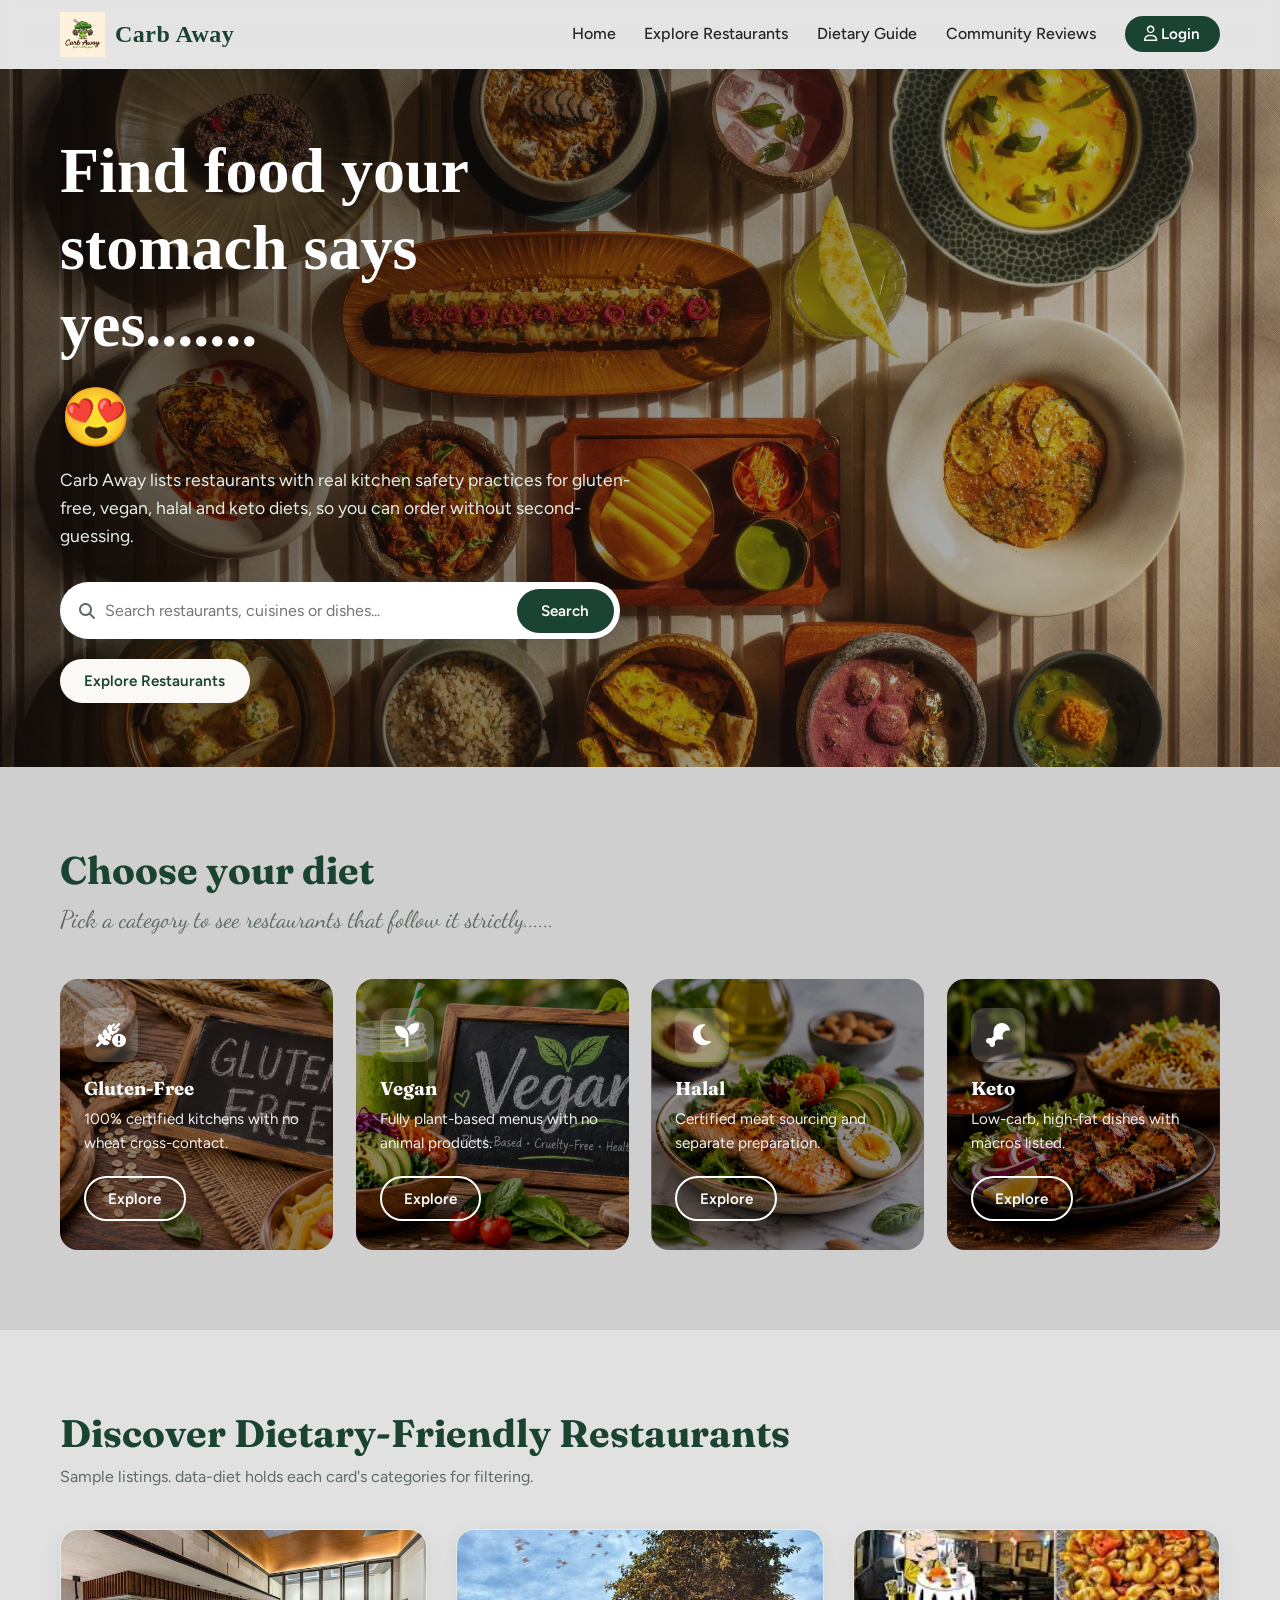
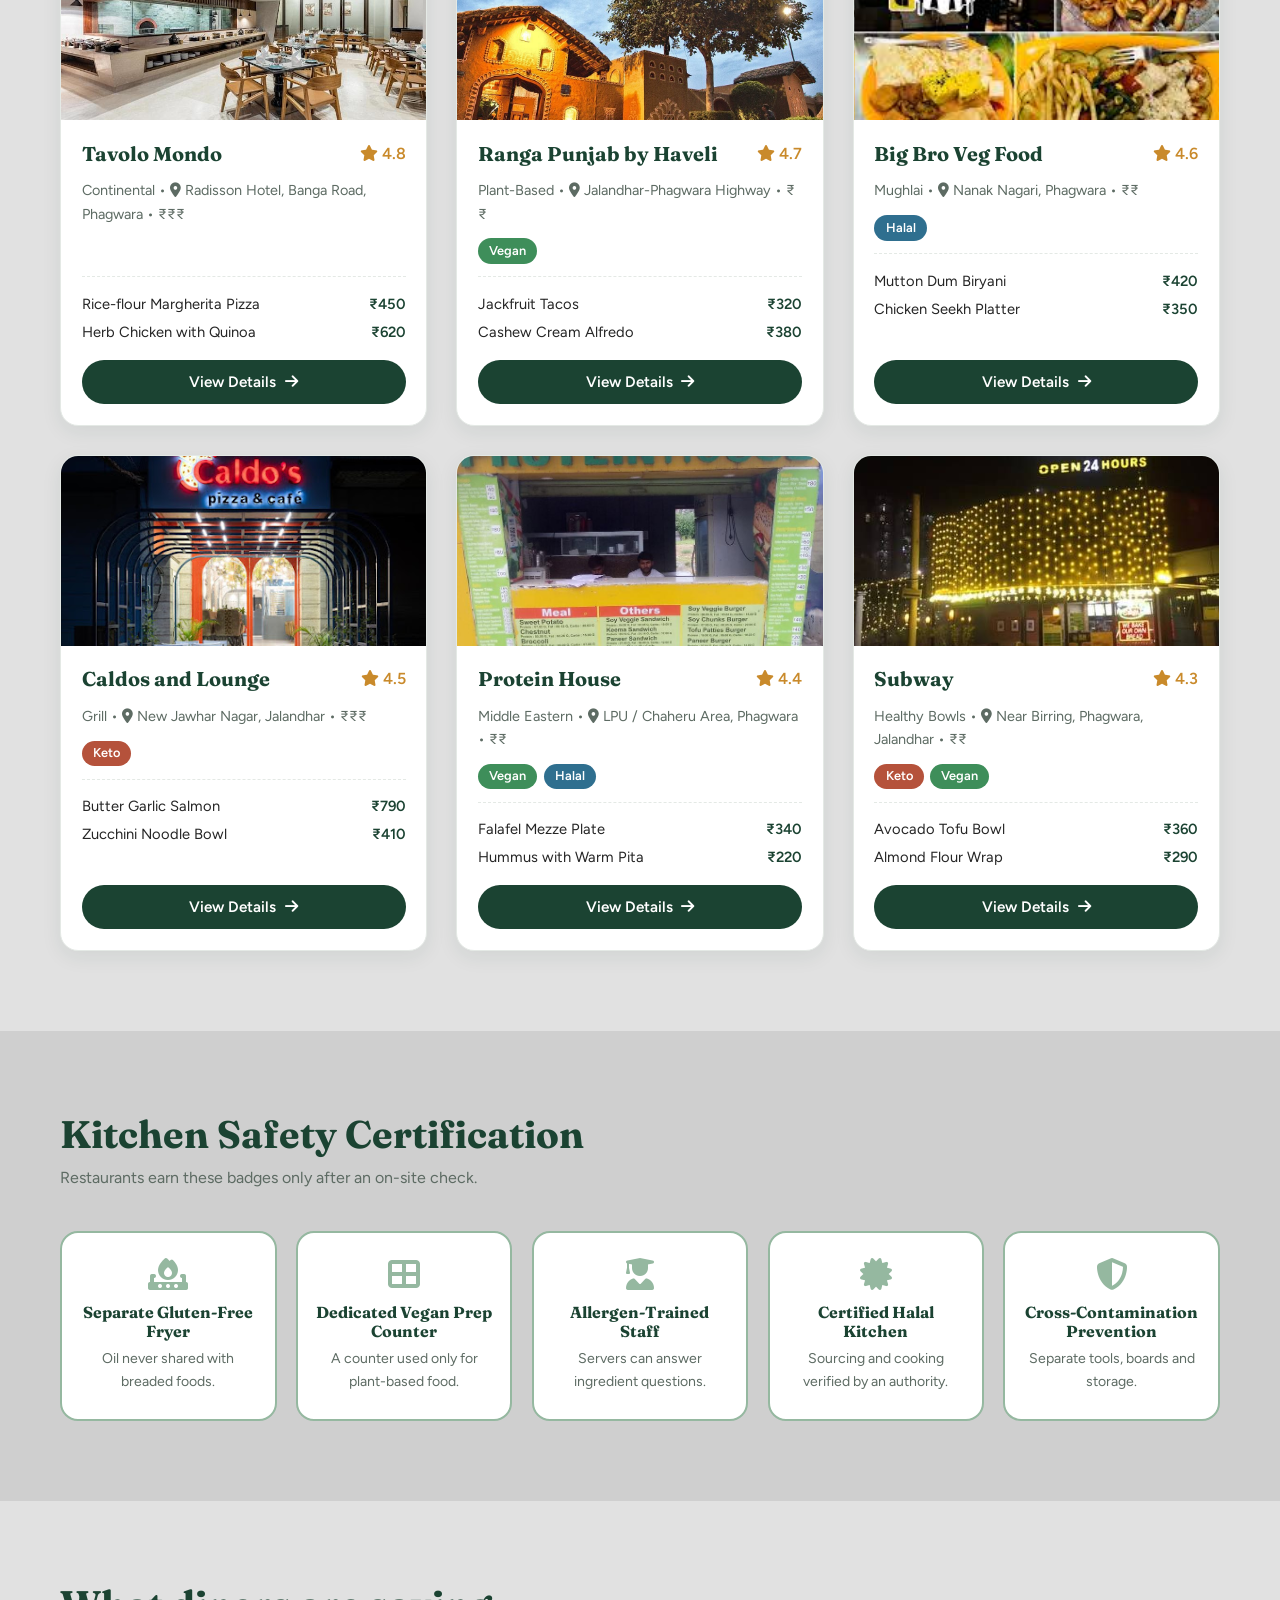
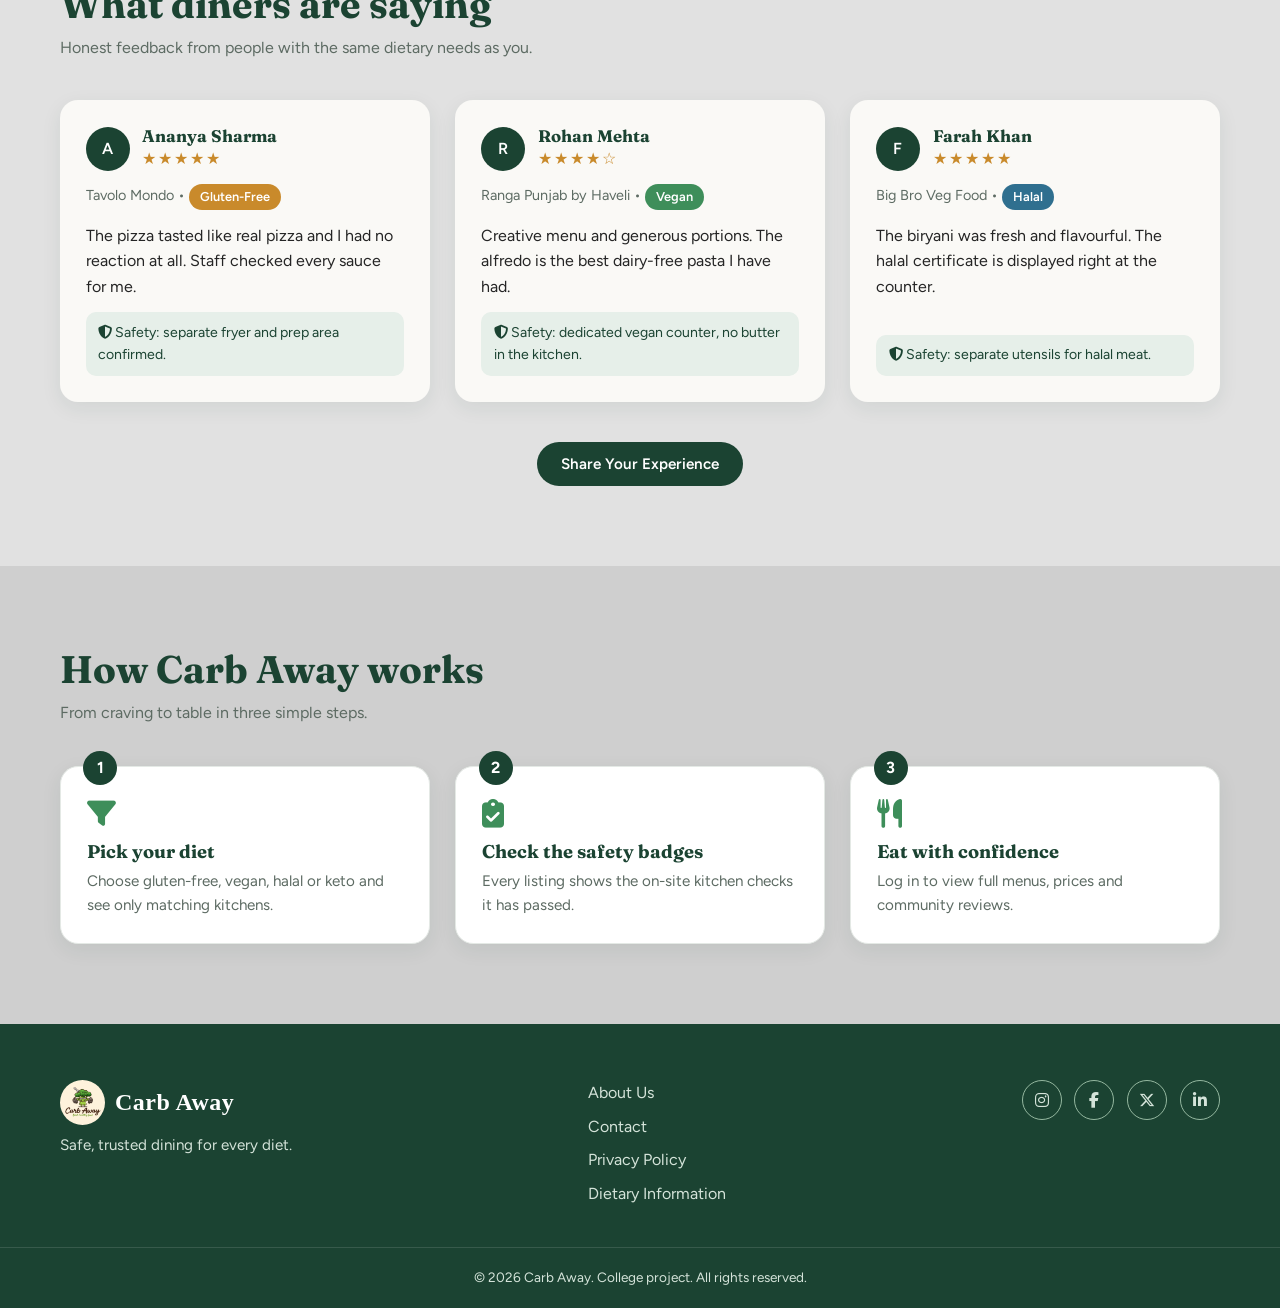
==== commit 6cc97489: "Reorganize structure: move web files to DietDine folder - Moved app.js, index.html, login.html, styl" ====
--- a/DietDine/index.html
+++ b/DietDine/index.html
@@ -528,5 +528,6 @@
     </div>
   </div>
 
+<script src="app.js"></script>
 </body>
 </html>
--- a/DietDine/style.css
+++ b/DietDine/style.css
@@ -48,6 +48,15 @@
 .btn-primary { background: var(--forest); color: var(--white); }
 .btn-primary:hover { background: #12301f; transform: translateY(-2px); }
 .btn-light { background: var(--cream); color: var(--forest); }
+.btn-outline { background: transparent; border-color: var(--white); color: var(--white); }
+.btn-outline:hover { background: var(--white); color: var(--accent); }
+
+/* Active state for category filter buttons */
+.category-btn.active {
+    background: var(--white);
+    color: var(--accent);
+    border-color: var(--white);
+}
 .btn-light:hover { background: var(--sage); transform: translateY(-2px); }
 .btn-outline { border-color: currentColor; background: transparent; color: inherit; }
 .btn-small { padding: .45rem 1.1rem; }
